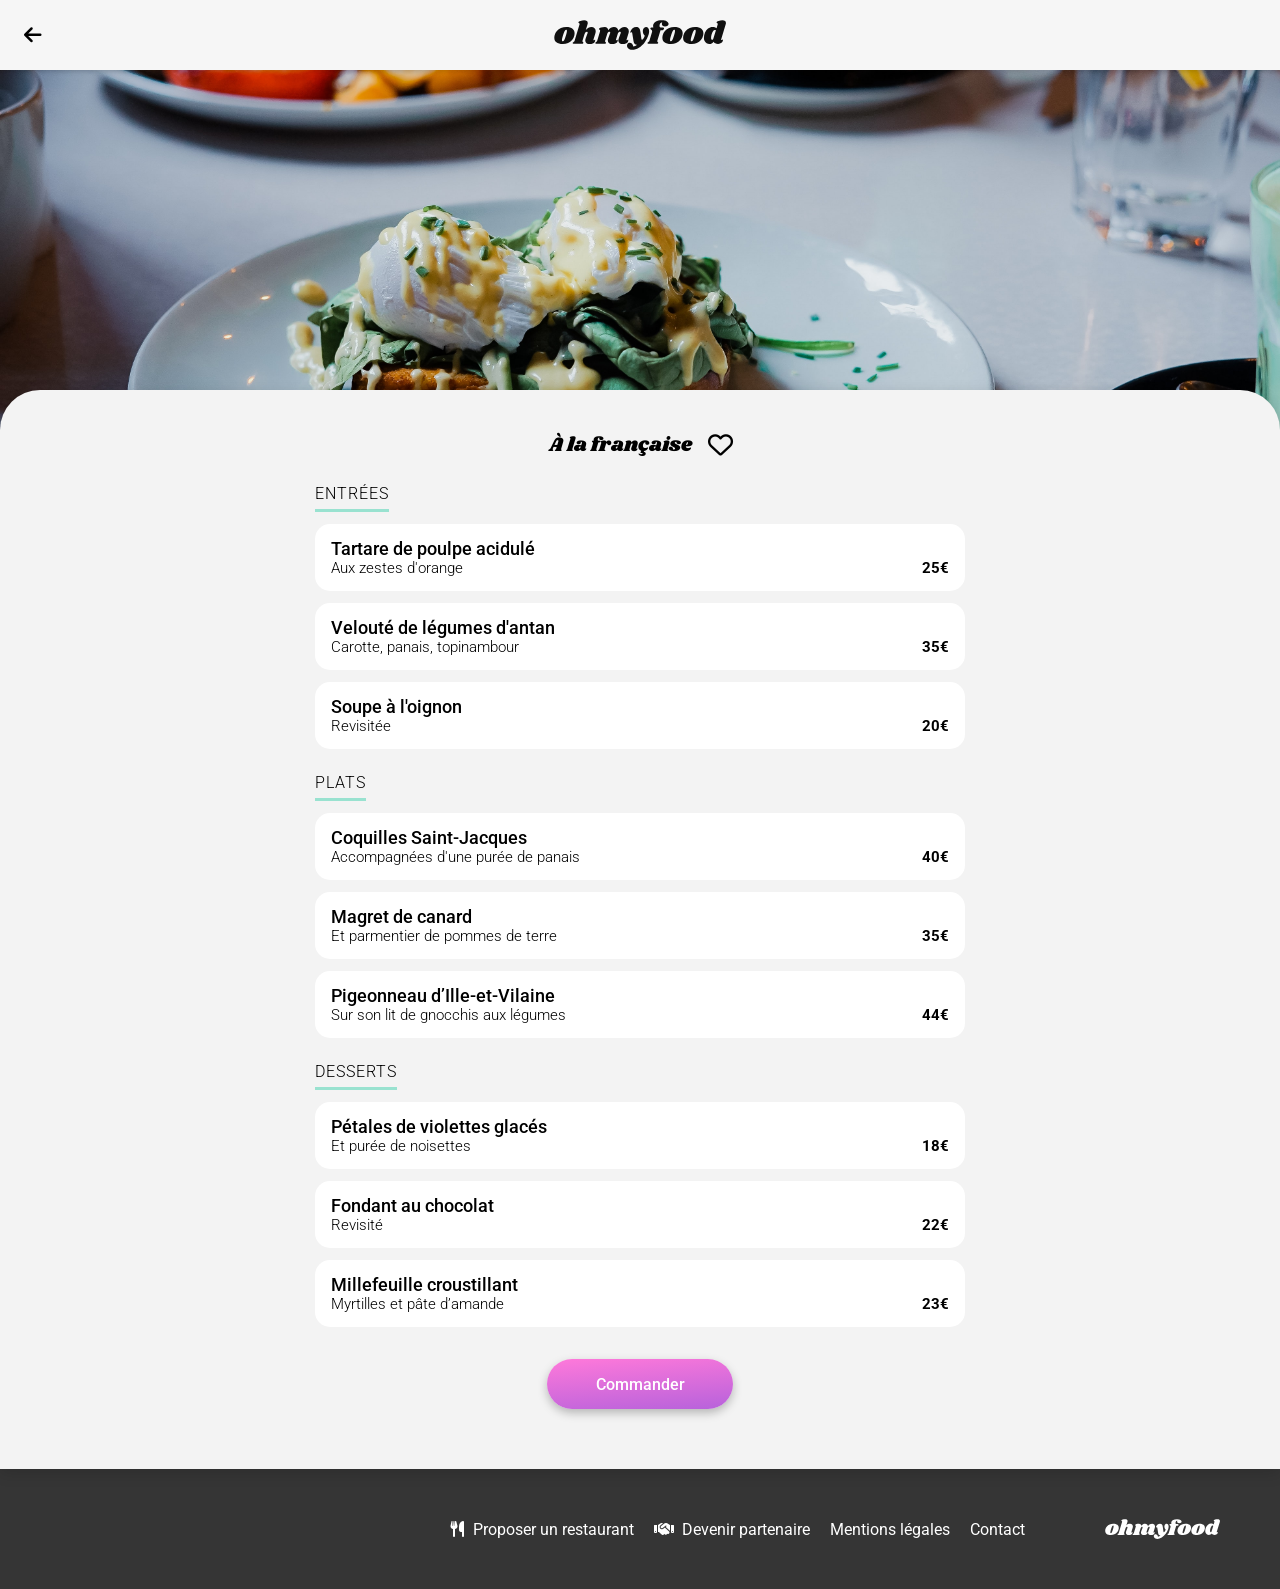
==== pages/a-la-francaise.html @ 5242b313 "Intégration des 4 pages de restaurants, correction des erreurs W3C et passage du SCSS en rem" ====
<!doctype html>
<html lang="fr">

<head>
    <meta charset="UTF-8" />
    <meta name="viewport" content="width=device-width, initial-scale=1.0" />
    <title>Ohmyfood - À la française</title>
    <link rel="preconnect" href="https://fonts.googleapis.com" />
    <link rel="preconnect" href="https://fonts.gstatic.com" />
    <link href="https://fonts.googleapis.com/css2?family=Roboto:wght@300;400;500;700&family=Shrikhand&display=swap"
        rel="stylesheet" />
    <link rel="stylesheet" href="../assets/css/main.css" />
    <link rel="stylesheet" href="https://cdnjs.cloudflare.com/ajax/libs/font-awesome/6.5.1/css/all.min.css" />
</head>

<body>
    

    <header class="header header--menu">
        <a href="../index.html" class="header__back" aria-label="Retour à l'accueil">
            <i class="fa-solid fa-arrow-left" aria-hidden="true"></i>
        </a>
        <img src="../assets/images/logo/ohmyfood@2x.svg" alt="ohmyfood" class="header__logo" />
    </header>


    <main class="menu-page">
        <div class="menu-page__hero">
            <img src="../assets/images/restaurants/a-la-francaise.jpg" alt="Plat du restaurant À la française" class="menu-page__hero-image"/>
        </div>

        <section class="menu-card">
             <div class="menu-card__title-row">
                <h1 class="menu-card__title">À la française</h1>
                <span class="menu-card__heart" aria-label="Ajouter aux favoris">
                    <i class="fa-regular fa-heart menu-card__heart-outline" aria-hidden="true"></i>
                    <i class="fa-solid fa-heart menu-card__heart-fill" aria-hidden="true"></i>
                </span>
            </div>

             <div class="menu-category">
                <h2 class="menu-category__title">Entrées</h2>
                <ul class="menu-category__list">
                    <li class="dish">
                        <div class="dish__info">
                            <p class="dish__name">Tartare de poulpe acidulé</p>
                            <p class="dish__description">Aux zestes d'orange</p>
                        </div>
                        <span class="dish__price">25&euro;</span>
                    </li>
                    <li class="dish">
                        <div class="dish__info">
                            <p class="dish__name">Velouté de légumes d'antan</p>
                            <p class="dish__description">Carotte, panais, topinambour</p>
                        </div>
                        <span class="dish__price">35&euro;</span>
                    </li>
                    <li class="dish">
                        <div class="dish__info">
                            <p class="dish__name">Soupe à l'oignon</p>
                            <p class="dish__description">Revisitée</p>
                        </div>
                        <span class="dish__price">20&euro;</span>
                    </li>
                </ul>
            </div>

            <div class="menu-category">
                <h2 class="menu-category__title">Plats</h2>
                <ul class="menu-category__list">
                    <li class="dish">
                        <div class="dish__info">
                            <p class="dish__name">Coquilles Saint-Jacques</p>
                            <p class="dish__description">Accompagnées d'une purée de panais</p>
                        </div>
                        <span class="dish__price">40&euro;</span>
                    </li>
                    <li class="dish">
                        <div class="dish__info">
                            <p class="dish__name">Magret de canard</p>
                            <p class="dish__description">Et parmentier de pommes de terre</p>
                        </div>
                        <span class="dish__price">35&euro;</span>
                    </li>
                    <li class="dish">
                        <div class="dish__info">
                            <p class="dish__name">Pigeonneau d’Ille-et-Vilaine</p>
                            <p class="dish__description">Sur son lit de gnocchis aux légumes</p>
                        </div>
                        <span class="dish__price">44&euro;</span>
                    </li>
                </ul>
            </div> 

             <div class="menu-category">
                <h2 class="menu-category__title">Desserts</h2>
                <ul class="menu-category__list">
                    <li class="dish">
                        <div class="dish__info">
                            <p class="dish__name">Pétales de violettes glacés</p>
                            <p class="dish__description">Et purée de noisettes</p>
                        </div>
                        <span class="dish__price">18&euro;</span>
                    </li>
                    <li class="dish">
                        <div class="dish__info">
                            <p class="dish__name">Fondant au chocolat</p>
                            <p class="dish__description">Revisité</p>
                        </div>
                        <span class="dish__price">22&euro;</span>
                    </li>
                    <li class="dish">
                        <div class="dish__info">
                            <p class="dish__name">Millefeuille croustillant</p>
                            <p class="dish__description">Myrtilles et pâte d’amande</p>
                        </div>
                        <span class="dish__price">23&euro;</span>
                    </li>
                </ul>
            </div>
 
            <button type="button" class="btn-primary menu__button">Commander</button>
        </section>
    </main>

    <footer class="footer">
        <img src="../assets/images/logo/ohmyfood@2x.svg" alt="ohmyfood" class="footer__logo" />
        <ul class="footer__list">
            <li class="footer__item">
                <i class="fa-solid fa-utensils footer__icon" aria-hidden="true"></i>
                <a href="#" class="footer__link">Proposer un restaurant</a>
            </li>
 
            <li class="footer__item">
                <i class="fa-solid fa-handshake footer__icon" aria-hidden="true"></i>
                <a href="#" class="footer__link">Devenir partenaire</a>
            </li>
 
            <li class="footer__item">
                <a href="#" class="footer__link">Mentions légales</a>
            </li>
 
            <li class="footer__item">
                <a href="#" class="footer__link">Contact</a>
            </li>
        </ul>
    </footer>
</body>

</html>
---- assets/css/main.css ----
.loader {
  position: fixed;
  top: 0;
  left: 0;
  width: 100%;
  height: 100%;
  display: flex;
  align-items: center;
  justify-content: center;
  background-color: #FFFFFF;
  z-index: 999;
  animation: fade-out 0.3s ease-out 1s forwards;
}

.loader__spinner {
  width: 3.75rem;
  height: 3.75rem;
  border-radius: 50%;
  border: 6px solid rgba(147, 86, 220, 0.15);
  border-top-color: #9356DC;
  will-change: transform;
  animation: spin 1s linear infinite;
}

@keyframes spin {
  from {
    transform: rotate(0deg);
  }
  to {
    transform: rotate(360deg);
  }
}
@keyframes fade-out {
  to {
    opacity: 0;
    visibility: hidden;
  }
}
* {
  margin: 0;
  padding: 0;
  box-sizing: border-box;
}

body {
  font-family: "Roboto", sans-serif;
  color: #000000;
}

a {
  text-decoration: none;
  color: inherit;
}

ul {
  list-style: none;
}

img {
  max-width: 100%;
  display: block;
}

@media (min-width: 1024px) {
  section.container {
    padding-left: 11.25rem;
    padding-right: 11.25rem;
  }
}

.btn-primary {
  height: 3.125rem;
  border: none;
  border-radius: 1.875rem;
  background: linear-gradient(175deg, #FF79DA 0%, #9356DC 150%);
  color: #FFFFFF;
  font-family: "Roboto", sans-serif;
  font-weight: 500;
  font-size: 1rem;
  cursor: pointer;
  box-shadow: 0 0.25rem 0.625rem rgba(0, 0, 0, 0.25);
  transition: box-shadow 0.3s ease, filter 0.3s ease;
}
.btn-primary:hover {
  filter: brightness(1.1);
  box-shadow: 0 0.375rem 0.875rem rgba(0, 0, 0, 0.35);
}
.btn-primary:active {
  filter: brightness(0.95);
  box-shadow: 0 0.125rem 0.375rem rgba(0, 0, 0, 0.25);
}

.intro__button {
  width: 13.625rem;
}

.menu__button {
  width: 11.625rem;
}

.how-it-works {
  padding: 2.5rem 1.875rem;
  margin-bottom: 1.875rem;
  margin-top: 0.625rem;
}
.how-it-works__title {
  font-size: 1.5rem;
  font-weight: 700;
  color: #000000;
  margin-bottom: 1.5rem;
}
.how-it-works__list {
  display: flex;
  flex-direction: column;
  gap: 1.5625rem;
}
@media (min-width: 1024px) {
  .how-it-works__list {
    flex-direction: row;
    justify-content: space-between;
  }
}

.step {
  position: relative;
  display: flex;
  align-items: center;
  height: 4.5rem;
  gap: 1.5625rem;
  padding: 1rem 1.5rem;
  background-color: #F6F6F6;
  border-radius: 1.25rem;
  box-shadow: 0 0.25rem 0.9375rem 0 rgba(0, 0, 0, 0.15);
}
@media (min-width: 1024px) {
  .step {
    flex: 0 1 25rem;
  }
}
.step__number {
  position: absolute;
  left: -0.5rem;
  display: flex;
  align-items: center;
  justify-content: center;
  width: 1.5rem;
  height: 1.5rem;
  border-radius: 50%;
  background-color: #9356DC;
  color: #FFFFFF;
  font-size: 0.875rem;
  font-weight: 500;
}
.step__icon {
  color: #7E7E7E;
  font-size: 1.25rem;
  margin-left: 1rem;
  transition: color 0.3s ease;
}
.step__text {
  font-size: 1rem;
  font-weight: 500;
  color: #000000;
}
@media (hover: hover) {
  .step:hover .step__icon {
    color: #9356DC;
  }
}
.step:active .step__icon {
  color: #9356DC;
}

.header {
  display: flex;
  justify-content: center;
  align-items: center;
  padding: 1.25rem 0;
  background-color: #F6F6F6;
  box-shadow: 0 0.125rem 0.25rem 0 rgba(0, 0, 0, 0.15);
}
.header__logo {
  height: 1.875rem;
}

.location {
  display: flex;
  align-items: center;
  justify-content: center;
  gap: 1rem;
  padding: 1rem 0;
  background-color: #EAEAEA;
  box-shadow: 0 0.25rem 0.5rem rgba(0, 0, 0, 0.25);
  font-size: 1rem;
  font-weight: 500;
  color: #353535;
}
.location__icon {
  color: #353535;
}

.footer {
  background-color: #353535;
  padding: 1.75rem 1.5rem;
}
@media (min-width: 1024px) {
  .footer {
    display: flex;
    flex-direction: row-reverse;
    justify-content: flex-start;
    align-items: center;
    gap: 5rem;
    padding: 3.125rem 3.75rem;
  }
}
.footer__logo {
  height: 1.25rem;
  filter: brightness(0) invert(1);
  margin-bottom: 1.5rem;
}
@media (min-width: 1024px) {
  .footer__logo {
    margin-bottom: 0;
  }
}
.footer__list {
  display: flex;
  flex-direction: column;
  gap: 0.4375rem;
}
@media (min-width: 1024px) {
  .footer__list {
    flex-direction: row;
    gap: 1.25rem;
  }
}
.footer__item {
  display: flex;
  align-items: center;
  gap: 0.5rem;
  color: #FFFFFF;
  font-size: 1rem;
}
.footer__icon {
  color: #FFFFFF;
}

.intro {
  text-align: center;
  padding: 2.5rem 1.5rem 3.75rem;
  background-color: #F0F0F0;
}
.intro__title {
  font-family: "Roboto", sans-serif;
  font-weight: 700;
  font-size: 1.5rem;
  color: #000000;
  max-width: 17.5rem;
  margin: 0 auto 1rem;
}
@media (min-width: 1024px) {
  .intro__title {
    font-size: 2.5rem;
    max-width: none;
  }
}
.intro__description {
  font-size: 1.125rem;
  color: #353535;
  margin-bottom: 1.5rem;
}

.restaurants {
  padding: 3.125rem 1.5rem 4.375rem;
  background-color: #F6F6F6;
}
.restaurants__title {
  font-size: 1.5rem;
  font-weight: 700;
  color: #000000;
  margin-bottom: 1.5rem;
}
.restaurants__cards {
  display: flex;
  flex-direction: column;
  gap: 1.5rem;
}
@media (min-width: 1024px) {
  .restaurants__cards {
    display: grid;
    grid-template-columns: repeat(2, 1fr);
    column-gap: 6.25rem;
    row-gap: 3.125rem;
  }
}

.restaurant-card {
  display: block;
  border-radius: 1.25rem;
  overflow: hidden;
  box-shadow: 0 0.25rem 0.9375rem 0 rgba(0, 0, 0, 0.15);
}
.restaurant-card__image-wrapper {
  position: relative;
}
.restaurant-card__image {
  width: 100%;
  height: 11.25rem;
  object-fit: cover;
}
@media (min-width: 1024px) {
  .restaurant-card__image {
    height: 15.625rem;
  }
}
.restaurant-card__badge {
  position: absolute;
  top: 1rem;
  right: 1rem;
  padding: 0.25rem 0.75rem;
  border-radius: 0.25rem;
  background-color: #99E2D0;
  color: #008766;
  font-size: 0.75rem;
  font-weight: 700;
}
.restaurant-card__content {
  display: flex;
  align-items: center;
  justify-content: space-between;
  padding: 1rem;
  background-color: #FFFFFF;
}
@media (min-width: 1024px) {
  .restaurant-card__content {
    height: 5rem;
  }
}
.restaurant-card__name {
  font-size: 1.125rem;
  font-weight: 700;
  color: #000000;
}
.restaurant-card__location {
  font-size: 0.875rem;
  font-weight: 300;
  color: #7E7E7E;
}
.restaurant-card__heart {
  position: relative;
  background: transparent;
  border: none;
  cursor: pointer;
  width: 1.5rem;
  height: 1.5rem;
  font-size: 1.25rem;
  color: #000000;
}
@media (min-width: 1024px) {
  .restaurant-card__heart {
    transform: scale(1.2);
  }
}
@media (hover: hover) {
  .restaurant-card__heart:hover .restaurant-card__heart-fill {
    opacity: 1;
    transform: scale(1);
  }
}
.restaurant-card__heart:active .restaurant-card__heart-fill {
  opacity: 1;
  transform: scale(1);
}
.restaurant-card__heart-outline, .restaurant-card__heart-fill {
  position: absolute;
  top: 0;
  left: 0;
}
.restaurant-card__heart-fill {
  color: #9356DC;
  opacity: 0;
  transform: scale(0.3);
  transition: opacity 0.25s ease, transform 0.45s cubic-bezier(0.68, -0.6, 0.32, 1.6);
}

.header--menu {
  position: relative;
  justify-content: center;
}
.header--menu .header__back {
  position: absolute;
  left: 1.5rem;
  color: #000000;
  font-size: 1.25rem;
}

.menu-page__hero {
  height: 15.625rem;
  overflow: hidden;
}
@media (min-width: 1024px) {
  .menu-page__hero {
    height: 23.75rem;
  }
}
.menu-page__hero-image {
  width: 100%;
  height: 100%;
  object-fit: cover;
}

.menu-card {
  position: relative;
  margin-top: -1.25rem;
  padding: 1.5rem 0.625rem 2.5rem;
  background-color: #F3F3F3;
  border-radius: 1.875rem;
}
@media (min-width: 1024px) {
  .menu-card {
    max-width: 81.25rem;
    margin: -3.75rem auto 0;
    padding: 2.5rem 9.375rem 3.75rem;
    border-radius: 2.5rem 2.5rem 0 0;
    box-shadow: 0 0.25rem 0.9375rem 0 rgba(0, 0, 0, 0.15);
  }
}
.menu-card__title-row {
  display: flex;
  align-items: center;
  justify-content: space-between;
  gap: 1rem;
  margin-bottom: 1.5rem;
}
@media (min-width: 1024px) {
  .menu-card__title-row {
    justify-content: center;
  }
}
.menu-card__title {
  font-family: "Shrikhand", cursive;
  font-size: 1.75rem;
  font-weight: 400;
  color: #000000;
}
@media (min-width: 1024px) {
  .menu-card__title {
    font-size: 1.25rem;
  }
}
.menu-card__heart {
  position: relative;
  flex-shrink: 0;
  width: 1.5rem;
  height: 1.5rem;
  font-size: 1.5625rem;
  color: #000000;
}
@media (hover: hover) {
  .menu-card__heart:hover .menu-card__heart-fill {
    opacity: 1;
    transform: scale(1);
  }
}
.menu-card__heart:active .menu-card__heart-fill {
  opacity: 1;
  transform: scale(1);
}
.menu-card__heart-outline, .menu-card__heart-fill {
  position: absolute;
  top: 0;
  left: 0;
}
.menu-card__heart-fill {
  color: #9356DC;
  opacity: 0;
  transform: scale(0.3);
  transition: opacity 0.25s ease, transform 0.45s cubic-bezier(0.68, -0.6, 0.32, 1.6);
}

.menu-category {
  margin-bottom: 1.5rem;
}
@media (min-width: 1024px) {
  .menu-category {
    max-width: 40.625rem;
    margin-left: auto;
    margin-right: auto;
  }
}
.menu-category__title {
  display: inline-block;
  font-size: 1rem;
  font-weight: 300;
  letter-spacing: 0.0625rem;
  color: #000000;
  text-transform: uppercase;
  margin-bottom: 0.75rem;
  border-bottom: 0.1875rem solid #99E2D0;
  padding-bottom: 0.375rem;
}
.menu-category__list {
  display: flex;
  flex-direction: column;
  gap: 0.75rem;
}

@keyframes dish-fade-in {
  from {
    opacity: 0;
    transform: translateY(1.25rem);
  }
  to {
    opacity: 1;
    transform: translateY(0);
  }
}
.dish {
  display: flex;
  align-items: flex-end;
  justify-content: space-between;
  gap: 0.75rem;
  padding: 0.875rem 1rem;
  background-color: #FFFFFF;
  border-radius: 0.9375rem;
  opacity: 0;
  animation: dish-fade-in 0.5s ease-out forwards;
  cursor: pointer;
}
.dish:nth-child(1) {
  animation-delay: 0.1s;
}
.dish:nth-child(2) {
  animation-delay: 0.2s;
}
.dish:nth-child(3) {
  animation-delay: 0.3s;
}
.dish:nth-child(4) {
  animation-delay: 0.4s;
}
.dish:nth-child(5) {
  animation-delay: 0.5s;
}
.dish:nth-child(6) {
  animation-delay: 0.6s;
}
.dish:nth-child(7) {
  animation-delay: 0.7s;
}
.dish:nth-child(8) {
  animation-delay: 0.8s;
}
.dish:nth-child(9) {
  animation-delay: 0.9s;
}
.dish:nth-child(10) {
  animation-delay: 1s;
}
.dish:nth-child(11) {
  animation-delay: 1.1s;
}
.dish:nth-child(12) {
  animation-delay: 1.2s;
}
.dish__info {
  min-width: 0;
  flex: 1;
}
.dish__name, .dish__description {
  overflow: hidden;
  text-overflow: ellipsis;
  white-space: nowrap;
}
.dish__name {
  font-size: 1.125rem;
  font-weight: 500;
  color: #000000;
}
.dish__description {
  font-size: 0.9375rem;
  font-weight: 300;
  color: #000000;
}
.dish__price {
  flex-shrink: 0;
  font-size: 0.9375rem;
  font-weight: 700;
  color: #000000;
}
@media (min-width: 1024px) {
  .dish__name, .dish__description {
    white-space: normal;
  }
}

.menu__button {
  display: block;
  margin: 2rem auto 0;
}

/*# sourceMappingURL=main.css.map */
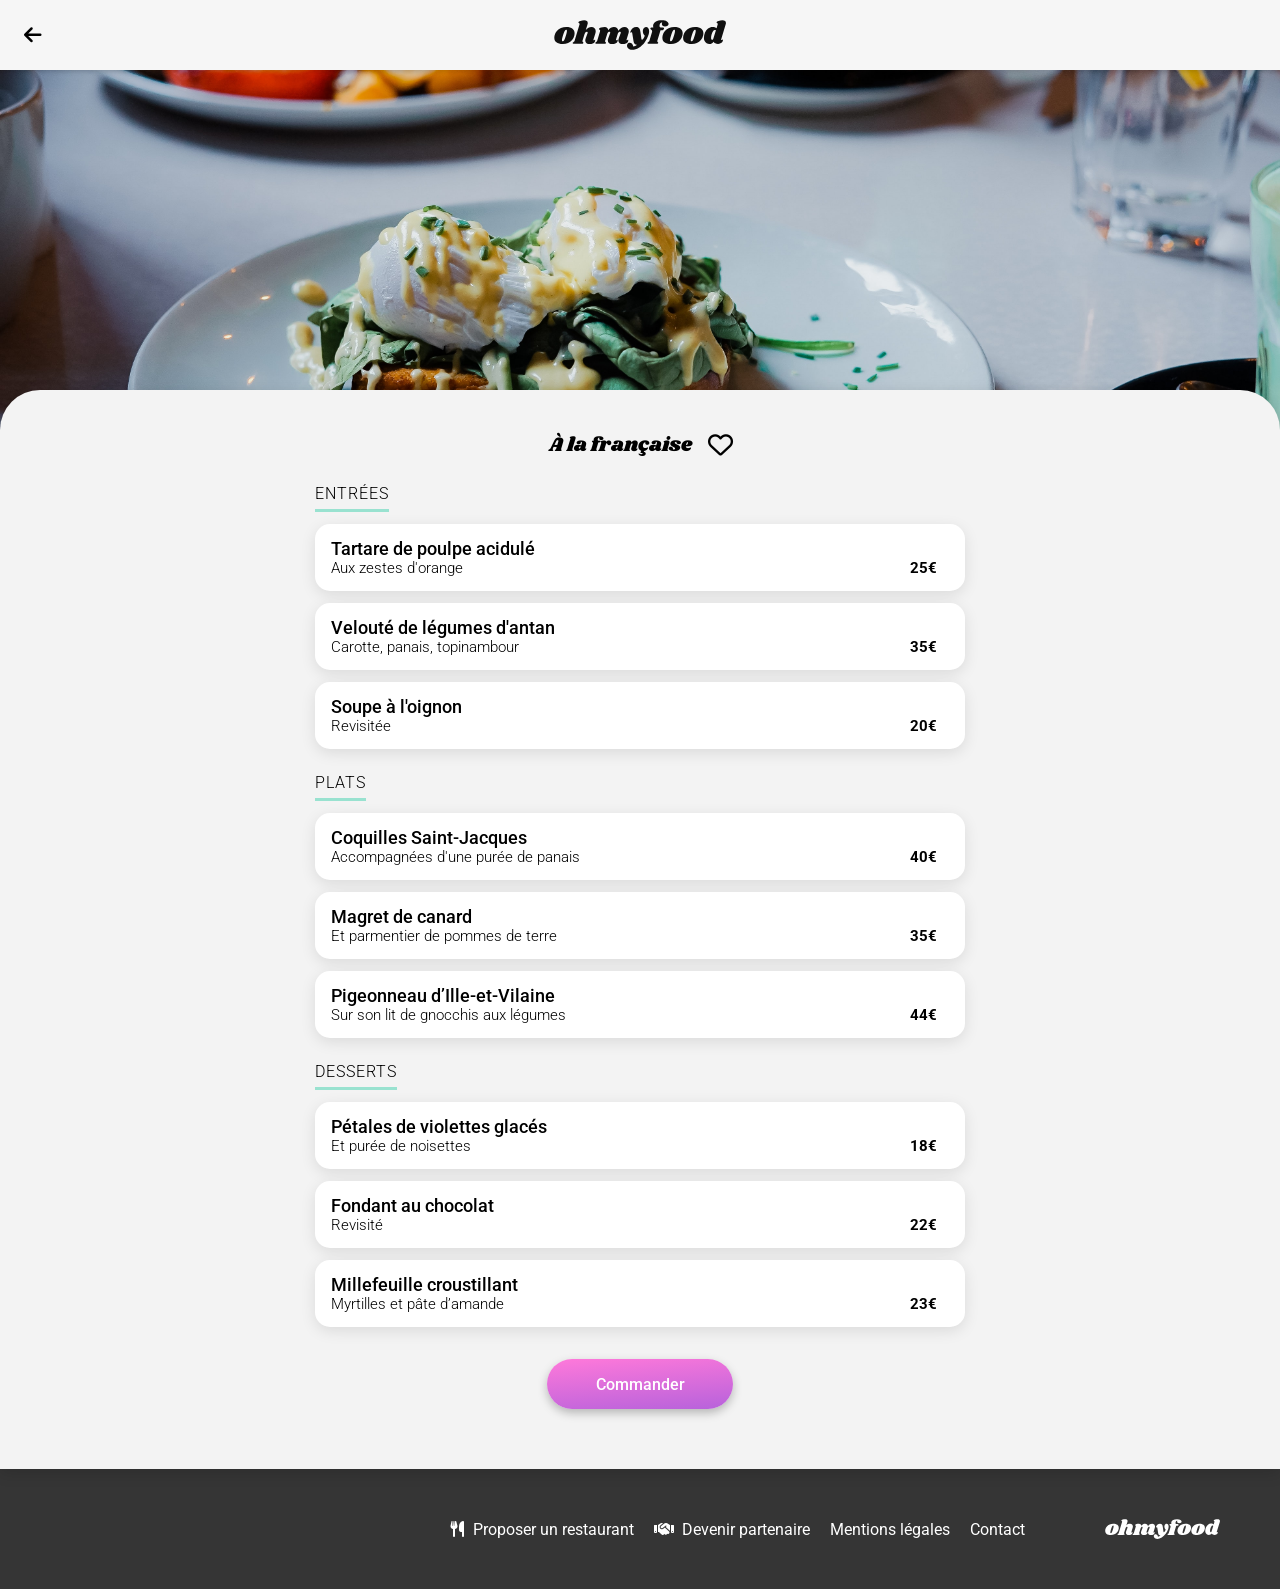
==== commit 65d0a743: "Intégration de l'animation avec le check sur les plats" ====
--- a/pages/a-la-francaise.html
+++ b/pages/a-la-francaise.html
@@ -47,6 +47,9 @@
                             <p class="dish__description">Aux zestes d'orange</p>
                         </div>
                         <span class="dish__price">25&euro;</span>
+                        <div class="dish__check">
+                            <i class="fa-solid fa-circle-check" aria-hidden="true"></i>
+                        </div>
                     </li>
                     <li class="dish">
                         <div class="dish__info">
@@ -54,6 +57,9 @@
                             <p class="dish__description">Carotte, panais, topinambour</p>
                         </div>
                         <span class="dish__price">35&euro;</span>
+                        <div class="dish__check">
+                            <i class="fa-solid fa-circle-check" aria-hidden="true"></i>
+                        </div>
                     </li>
                     <li class="dish">
                         <div class="dish__info">
@@ -61,6 +67,9 @@
                             <p class="dish__description">Revisitée</p>
                         </div>
                         <span class="dish__price">20&euro;</span>
+                        <div class="dish__check">
+                            <i class="fa-solid fa-circle-check" aria-hidden="true"></i>
+                        </div>
                     </li>
                 </ul>
             </div>
@@ -74,6 +83,9 @@
                             <p class="dish__description">Accompagnées d'une purée de panais</p>
                         </div>
                         <span class="dish__price">40&euro;</span>
+                        <div class="dish__check">
+                            <i class="fa-solid fa-circle-check" aria-hidden="true"></i>
+                        </div>
                     </li>
                     <li class="dish">
                         <div class="dish__info">
@@ -81,6 +93,9 @@
                             <p class="dish__description">Et parmentier de pommes de terre</p>
                         </div>
                         <span class="dish__price">35&euro;</span>
+                        <div class="dish__check">
+                            <i class="fa-solid fa-circle-check" aria-hidden="true"></i>
+                        </div>
                     </li>
                     <li class="dish">
                         <div class="dish__info">
@@ -88,6 +103,9 @@
                             <p class="dish__description">Sur son lit de gnocchis aux légumes</p>
                         </div>
                         <span class="dish__price">44&euro;</span>
+                        <div class="dish__check">
+                            <i class="fa-solid fa-circle-check" aria-hidden="true"></i>
+                        </div>
                     </li>
                 </ul>
             </div> 
@@ -101,6 +119,9 @@
                             <p class="dish__description">Et purée de noisettes</p>
                         </div>
                         <span class="dish__price">18&euro;</span>
+                        <div class="dish__check">
+                            <i class="fa-solid fa-circle-check" aria-hidden="true"></i>
+                        </div>
                     </li>
                     <li class="dish">
                         <div class="dish__info">
@@ -108,6 +129,9 @@
                             <p class="dish__description">Revisité</p>
                         </div>
                         <span class="dish__price">22&euro;</span>
+                        <div class="dish__check">
+                            <i class="fa-solid fa-circle-check" aria-hidden="true"></i>
+                        </div>
                     </li>
                     <li class="dish">
                         <div class="dish__info">
@@ -115,6 +139,9 @@
                             <p class="dish__description">Myrtilles et pâte d’amande</p>
                         </div>
                         <span class="dish__price">23&euro;</span>
+                        <div class="dish__check">
+                            <i class="fa-solid fa-circle-check" aria-hidden="true"></i>
+                        </div>
                     </li>
                 </ul>
             </div>
--- a/assets/css/main.css
+++ b/assets/css/main.css
@@ -414,7 +414,7 @@
   margin-top: -1.25rem;
   padding: 1.5rem 0.625rem 2.5rem;
   background-color: #F3F3F3;
-  border-radius: 1.875rem;
+  border-radius: 1.875rem 1.875rem 0 0;
 }
 @media (min-width: 1024px) {
   .menu-card {
@@ -455,6 +455,7 @@
   height: 1.5rem;
   font-size: 1.5625rem;
   color: #000000;
+  cursor: pointer;
 }
 @media (hover: hover) {
   .menu-card__heart:hover .menu-card__heart-fill {
@@ -516,13 +517,15 @@
   }
 }
 .dish {
-  display: flex;
-  align-items: flex-end;
+  position: relative;
+  display: flex;
+  align-items: stretch;
   justify-content: space-between;
   gap: 0.75rem;
-  padding: 0.875rem 1rem;
   background-color: #FFFFFF;
   border-radius: 0.9375rem;
+  overflow: hidden;
+  box-shadow: 0 0.25rem 0.9375rem rgba(0, 0, 0, 0.1);
   opacity: 0;
   animation: dish-fade-in 0.5s ease-out forwards;
   cursor: pointer;
@@ -564,6 +567,10 @@
   animation-delay: 1.2s;
 }
 .dish__info {
+  display: flex;
+  flex-direction: column;
+  justify-content: center;
+  padding: 0.875rem 0 0.875rem 1rem;
   min-width: 0;
   flex: 1;
 }
@@ -583,15 +590,42 @@
   color: #000000;
 }
 .dish__price {
+  display: flex;
+  align-items: flex-end;
+  padding: 0.875rem 1rem;
   flex-shrink: 0;
   font-size: 0.9375rem;
   font-weight: 700;
   color: #000000;
 }
-@media (min-width: 1024px) {
-  .dish__name, .dish__description {
-    white-space: normal;
-  }
+.dish__check {
+  display: flex;
+  align-items: center;
+  justify-content: center;
+  background-color: #99E2D0;
+  width: 3.6875rem;
+  margin-right: -3.6875rem;
+  transition: margin-right 0.4s ease-in-out;
+}
+.dish__check i {
+  color: #FFFFFF;
+  font-size: 1.25rem;
+  transform: rotate(180deg);
+  transition: transform 0.4s ease-in-out;
+}
+@media (hover: hover) {
+  .dish:hover .dish__check {
+    margin-right: 0;
+  }
+  .dish:hover .dish__check i {
+    transform: rotate(0deg);
+  }
+}
+.dish:active .dish__check, .dish:focus .dish__check {
+  margin-right: 0;
+}
+.dish:active .dish__check i, .dish:focus .dish__check i {
+  transform: rotate(0deg);
 }
 
 .menu__button {
